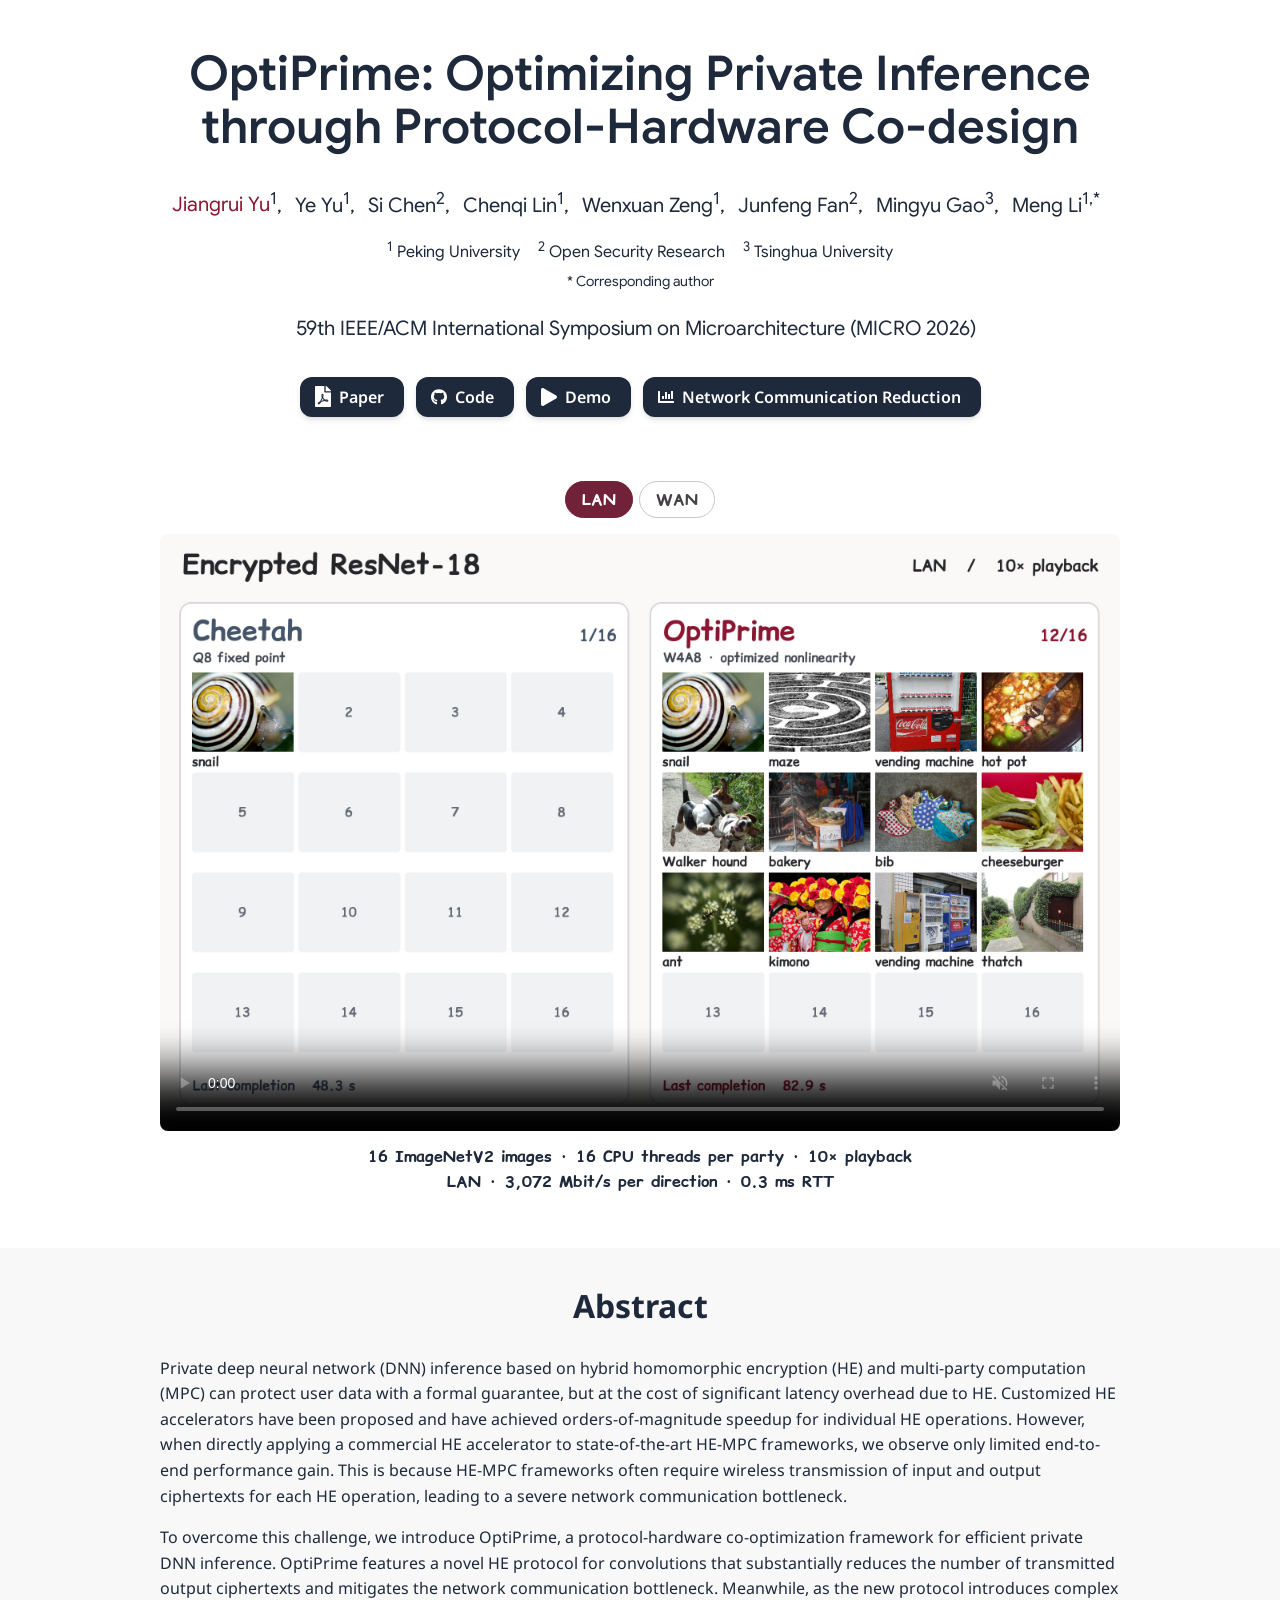
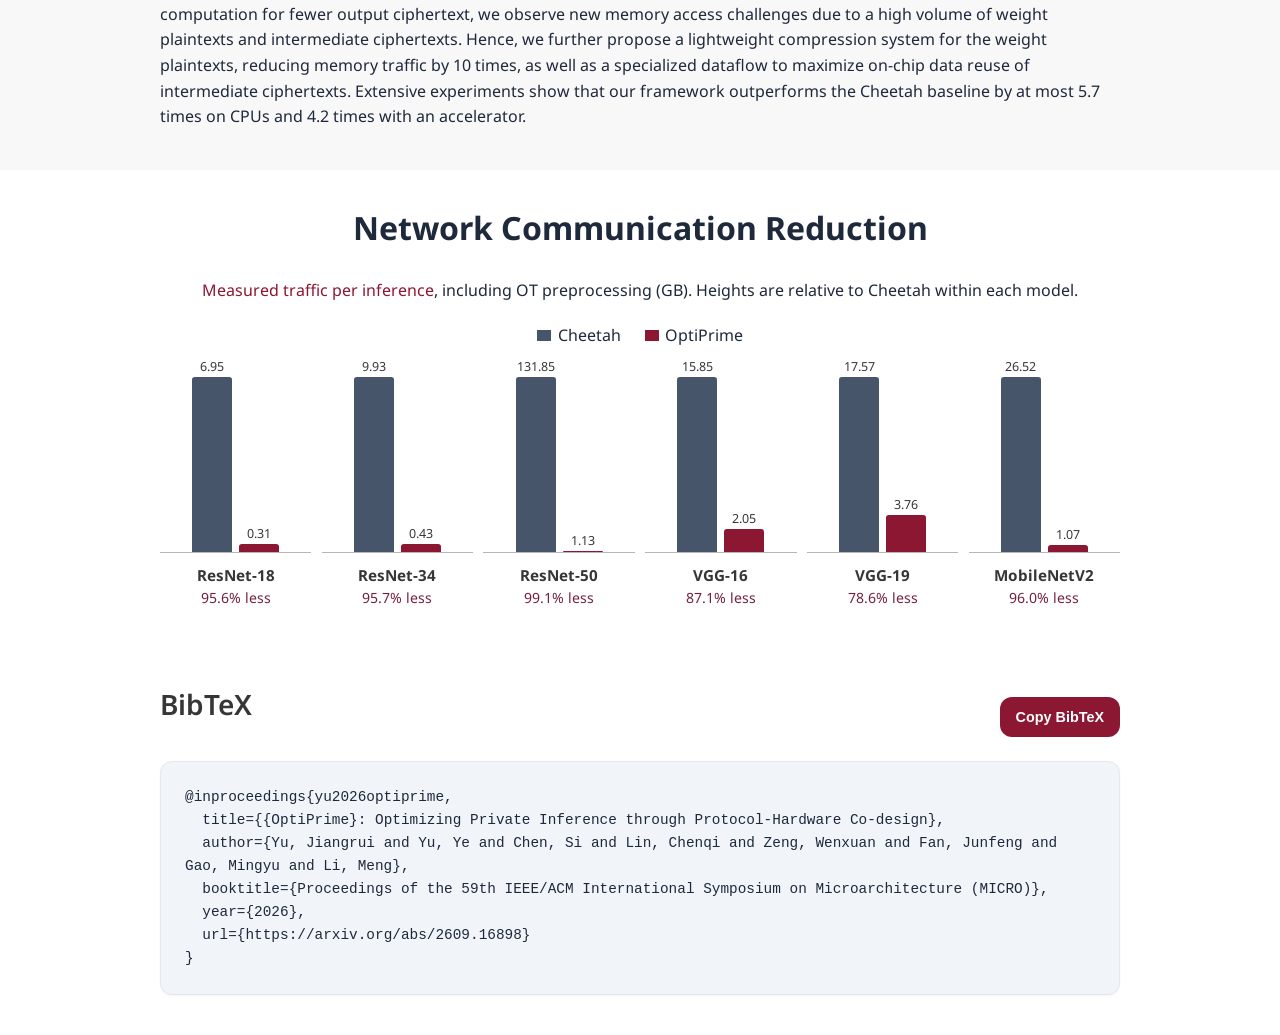
==== docs/index.html @ 17f0f0b8 "Publish sharper 10x inference replays and link the upstream implementation" ====
<!doctype html>
<html lang="en">
<head>
  <meta charset="utf-8">
  <meta name="viewport" content="width=device-width, initial-scale=1">
  <meta name="theme-color" content="#8c1732">
  <meta name="description" content="OptiPrime, MICRO 2026. Private convolution, measured two-party inference, and the SEC-PPDL implementation.">
  <title>OptiPrime · MICRO 2026</title>
  <link rel="license" href="https://creativecommons.org/licenses/by-sa/4.0/">
  <link rel="author" href="https://github.com/JerryFishY/OptiPrime/blob/main/docs/credits.md">
  <link rel="canonical" href="https://jerryfishy.github.io/OptiPrime/">
  <link rel="stylesheet" href="static/css/bulma.min.css">
  <link rel="stylesheet" href="static/css/index.css">
  <link rel="stylesheet" href="style.css">
  <script src="page.js" defer></script>
</head>
<body>
<main id="main-content">
  <header class="paper-section paper-header"><div class="paper-width has-text-centered">
<h1 class="title is-1 publication-title">OptiPrime: Optimizing Private Inference through Protocol-Hardware Co-design</h1>
            <div class="is-size-5 publication-authors">
              <span class="author-block"><a href="https://jerryfishy.github.io/">Jiangrui Yu</a><sup>1</sup>,</span>
              <span class="author-block">Ye Yu<sup>1</sup>,</span>
              <span class="author-block">Si Chen<sup>2</sup>,</span>
              <span class="author-block">Chenqi Lin<sup>1</sup>,</span>
              <span class="author-block">Wenxuan Zeng<sup>1</sup>,</span>
              <span class="author-block">Junfeng Fan<sup>2</sup>,</span>
              <span class="author-block">Mingyu Gao<sup>3</sup>,</span>
              <span class="author-block">Meng Li<sup>1,*</sup></span>
            </div>
            <div class="affiliations">
              <span><sup>1</sup> Peking University</span>
              <span><sup>2</sup> Open Security Research</span>
              <span><sup>3</sup> Tsinghua University</span>
              <small>* Corresponding author</small>
            </div>
            <div class="is-size-5 publication-authors">
              <span class="author-block">59th IEEE/ACM International Symposium on Microarchitecture (MICRO 2026)</span>
            </div>
            <div class="publication-links">
                <span class="link-block">
                  <a class="external-link button is-normal is-rounded is-dark" href="https://arxiv.org/pdf/2609.16898">
                    <span class="icon"><img src="static/icons/file-pdf.svg" width="16" height="16" alt=""></span>
                    <span>Paper</span>
                  </a>
                </span>
                <span class="link-block">
                  <a class="external-link button is-normal is-rounded is-dark" href="https://github.com/Tianshi-Xu/SEC-PPDL">
                    <span class="icon"><img src="static/icons/github.svg" width="16" height="16" alt=""></span>
                    <span>Code</span>
                  </a>
                </span>
                <span class="link-block">
                  <a class="external-link button is-normal is-rounded is-dark" href="#demo">
                    <span class="icon"><img src="static/icons/play.svg" width="16" height="16" alt=""></span>
                    <span>Demo</span>
                  </a>
                </span>
                <span class="link-block">
                  <a class="external-link button is-normal is-rounded is-dark" href="#communication">
                    <span class="icon"><img src="static/icons/chart-bar.svg" width="16" height="16" alt=""></span>
                    <span>Network Communication Reduction</span>
                  </a>
                </span>
              </div>
  </div></header>
  <section class="paper-section" id="demo" aria-label="Encrypted ResNet-18 inference replays">
    <div class="paper-width">
      <div class="replay-switch" role="group" aria-label="Network profile">
        <button type="button" data-network="lan" aria-pressed="true">LAN</button>
        <button type="button" data-network="wan" aria-pressed="false">WAN</button>
      </div>
      <video id="replay" controls playsinline muted preload="metadata" poster="media/lan-poster.jpg" aria-describedby="replay-caption">
        <source src="media/lan-rn18.mp4" type="video/mp4">
      </video>
      <p class="measurement-caption" id="replay-caption">16 ImageNetV2 images · 16 CPU threads per party · 10× playback<br>
        <span id="network-setting">LAN · 3,072 Mbit/s per direction · 0.3 ms RTT</span></p>
      <noscript><a href="media/wan-rn18.mp4">Watch the WAN replay</a></noscript>
    </div>
  </section>
  <section class="paper-section" id="abstract" aria-labelledby="overview"><div class="paper-width">
<h2 class="title is-3 has-text-centered" id="overview">Abstract</h2>
          <div class="content">
            <p>Private deep neural network (DNN) inference based on hybrid homomorphic encryption (HE) and multi-party computation (MPC) can protect user data with a formal guarantee, but at the cost of significant latency overhead due to HE. Customized HE accelerators have been proposed and have achieved orders-of-magnitude speedup for individual HE operations. However, when directly applying a commercial HE accelerator to state-of-the-art HE-MPC frameworks, we observe only limited end-to-end performance gain. This is because HE-MPC frameworks often require wireless transmission of input and output ciphertexts for each HE operation, leading to a severe network communication bottleneck.</p>
            <p>To overcome this challenge, we introduce OptiPrime, a protocol-hardware co-optimization framework for efficient private DNN inference. OptiPrime features a novel HE protocol for convolutions that substantially reduces the number of transmitted output ciphertexts and mitigates the network communication bottleneck. Meanwhile, as the new protocol introduces complex computation for fewer output ciphertext, we observe new memory access challenges due to a high volume of weight plaintexts and intermediate ciphertexts. Hence, we further propose a lightweight compression system for the weight plaintexts, reducing memory traffic by 10 times, as well as a specialized dataflow to maximize on-chip data reuse of intermediate ciphertexts. Extensive experiments show that our framework outperforms the Cheetah baseline by at most 5.7 times on CPUs and 4.2 times with an accelerator.</p>
          </div>
  </div></section>
  <section class="paper-section" id="communication" aria-labelledby="results"><div class="paper-width">
    <h2 id="results" class="title is-3 has-text-centered">Network Communication Reduction</h2>
    <figure aria-describedby="traffic-caption">
      <figcaption id="traffic-caption"><a href="https://github.com/JerryFishY/OptiPrime/blob/main/results/communication.md">Measured traffic per inference</a>, including OT preprocessing (GB). Heights are relative to Cheetah within each model.</figcaption>
      <div class="chart-legend"><span class="baseline">Cheetah</span><span class="optiprime">OptiPrime</span></div>
      <ul class="traffic-chart">
<li><div class="bar-pair">
<div class="bar-slot" style="--height:100.000000%"><span class="bar-value"><span class="sr-only">Cheetah </span>6.95</span><span class="bar baseline"></span></div>
<div class="bar-slot" style="--height:4.432216%"><span class="bar-value"><span class="sr-only">OptiPrime </span>0.31</span><span class="bar optiprime"></span></div>
</div><strong>ResNet-18</strong><span class="reduction">95.6% less</span></li>
<li><div class="bar-pair">
<div class="bar-slot" style="--height:100.000000%"><span class="bar-value"><span class="sr-only">Cheetah </span>9.93</span><span class="bar baseline"></span></div>
<div class="bar-slot" style="--height:4.336272%"><span class="bar-value"><span class="sr-only">OptiPrime </span>0.43</span><span class="bar optiprime"></span></div>
</div><strong>ResNet-34</strong><span class="reduction">95.7% less</span></li>
<li><div class="bar-pair">
<div class="bar-slot" style="--height:100.000000%"><span class="bar-value"><span class="sr-only">Cheetah </span>131.85</span><span class="bar baseline"></span></div>
<div class="bar-slot" style="--height:0.859813%"><span class="bar-value"><span class="sr-only">OptiPrime </span>1.13</span><span class="bar optiprime"></span></div>
</div><strong>ResNet-50</strong><span class="reduction">99.1% less</span></li>
<li><div class="bar-pair">
<div class="bar-slot" style="--height:100.000000%"><span class="bar-value"><span class="sr-only">Cheetah </span>15.85</span><span class="bar baseline"></span></div>
<div class="bar-slot" style="--height:12.936142%"><span class="bar-value"><span class="sr-only">OptiPrime </span>2.05</span><span class="bar optiprime"></span></div>
</div><strong>VGG-16</strong><span class="reduction">87.1% less</span></li>
<li><div class="bar-pair">
<div class="bar-slot" style="--height:100.000000%"><span class="bar-value"><span class="sr-only">Cheetah </span>17.57</span><span class="bar baseline"></span></div>
<div class="bar-slot" style="--height:21.396738%"><span class="bar-value"><span class="sr-only">OptiPrime </span>3.76</span><span class="bar optiprime"></span></div>
</div><strong>VGG-19</strong><span class="reduction">78.6% less</span></li>
<li><div class="bar-pair">
<div class="bar-slot" style="--height:100.000000%"><span class="bar-value"><span class="sr-only">Cheetah </span>26.52</span><span class="bar baseline"></span></div>
<div class="bar-slot" style="--height:4.017347%"><span class="bar-value"><span class="sr-only">OptiPrime </span>1.07</span><span class="bar optiprime"></span></div>
</div><strong>MobileNetV2</strong><span class="reduction">96.0% less</span></li>
      </ul>
    </figure>
  </div></section>
  <section class="paper-section" id="citation"><div class="paper-width content">
<div class="bibtex-header">
        <h2 class="title" id="BibTeX">BibTeX</h2>
        <button type="button" class="copy-bibtex-btn" id="copy-bibtex" aria-live="polite">Copy BibTeX</button>
      </div>
      <pre id="bibtex-code"><code>@inproceedings{yu2026optiprime,
  title={{OptiPrime}: Optimizing Private Inference through Protocol-Hardware Co-design},
  author={Yu, Jiangrui and Yu, Ye and Chen, Si and Lin, Chenqi and Zeng, Wenxuan and Fan, Junfeng and Gao, Mingyu and Li, Meng},
  booktitle={Proceedings of the 59th IEEE/ACM International Symposium on Microarchitecture (MICRO)},
  year={2026},
  url={https://arxiv.org/abs/2609.16898}
}</code></pre>
  </div></section>
</main>
</body>
</html>
---- docs/static/css/index.css ----
/* Modern CSS Variables for consistent theming */
:root {
  --primary-color: #2563eb;
  --primary-hover: #1d4ed8;
  --secondary-color: #64748b;
  --accent-color: #0ea5e9;
  --text-primary: #1e293b;
  --text-secondary: #64748b;
  --text-light: #94a3b8;
  --background-primary: #ffffff;
  --background-secondary: #f8fafc;
  --background-accent: #f1f5f9;
  --border-color: #e2e8f0;
  --shadow-sm: 0 1px 2px 0 rgb(0 0 0 / 0.05);
  --shadow-md: 0 4px 6px -1px rgb(0 0 0 / 0.1), 0 2px 4px -2px rgb(0 0 0 / 0.1);
  --shadow-lg: 0 10px 15px -3px rgb(0 0 0 / 0.1), 0 4px 6px -4px rgb(0 0 0 / 0.1);
  --shadow-xl: 0 20px 25px -5px rgb(0 0 0 / 0.1), 0 8px 10px -6px rgb(0 0 0 / 0.1);
  --gradient-primary: linear-gradient(135deg, #667eea 0%, #764ba2 100%);
  --gradient-accent: linear-gradient(135deg, #f093fb 0%, #f5576c 100%);
  --gradient-subtle: linear-gradient(135deg, #ffecd2 0%, #fcb69f 100%);
  --border-radius: 12px;
  --border-radius-lg: 16px;
  --transition: all 0.3s cubic-bezier(0.4, 0, 0.2, 1);
}

/* Smooth scrolling for better UX */
html {
  scroll-behavior: smooth;
}

body {
  font-family: 'Inter', 'Segoe UI', -apple-system, BlinkMacSystemFont, sans-serif;
  color: var(--text-primary);
  line-height: 1.6;
  font-size: 16px;
  background-color: var(--background-primary);
  -webkit-font-smoothing: antialiased;
  -moz-osx-font-smoothing: grayscale;
}


/* Modern Button Styles */
.button {
  border-radius: var(--border-radius) !important;
  font-weight: 600 !important;
  transition: var(--transition) !important;
  border: 2px solid transparent !important;
  position: relative;
  overflow: hidden;
}

.button.is-dark {
  background: var(--text-primary) !important;
  border: none !important;
  color: white !important;
  box-shadow: var(--shadow-md);
}

.button.is-dark:hover {
  transform: translateY(-2px);
  box-shadow: var(--shadow-lg);
  background: var(--primary-color) !important;
}

.button.is-dark:active {
  transform: translateY(0);
  box-shadow: var(--shadow-md);
}

.footer .icon-link {
    font-size: 25px;
    color: var(--text-secondary);
    transition: var(--transition);
}

.footer .icon-link:hover {
    color: var(--primary-color);
    transform: translateY(-2px);
}

.link-block a {
    margin: 8px 4px;
}

.dnerf {
  font-variant: small-caps;
}


/* Hero Section Modernization */
.hero {
  position: relative;
  overflow: hidden;
}

.hero.is-light {
  background: var(--background-secondary);
  border-top: 1px solid var(--border-color);
  border-bottom: 1px solid var(--border-color);
}

.hero-body {
  padding: 4rem 1.5rem;
}

.teaser .hero-body {
  padding-top: 2rem;
  padding-bottom: 4rem;
}

.teaser {
  font-family: 'Inter', sans-serif;
}


/* Publication Content Styling */
.publication-title {
    font-family: 'Inter', sans-serif !important;
    font-weight: 800 !important;
    color: var(--text-primary) !important;
    margin-bottom: 2rem !important;
    line-height: 1.1 !important;
}

.publication-banner {
  max-height: 70vh;
  border-radius: var(--border-radius-lg);
  overflow: hidden;
  box-shadow: var(--shadow-xl);
  margin: 2rem 0;
}

.publication-banner video {
  position: relative;
  left: auto;
  top: auto;
  transform: none;
  object-fit: cover;
  width: 100%;
  height: 100%;
  border-radius: var(--border-radius-lg);
}

.publication-header .hero-body {
  padding: 6rem 1.5rem 4rem;
}

.publication-authors {
    font-family: 'Inter', sans-serif !important;
    font-weight: 500;
    margin-bottom: 1.5rem;
}

.publication-venue {
    color: var(--text-secondary);
    width: fit-content;
    font-weight: 600;
    background: var(--background-accent);
    padding: 0.5rem 1rem;
    border-radius: var(--border-radius);
    margin-top: 1rem;
    display: inline-block;
}

.publication-awards {
    color: #ef4444;
    width: fit-content;
    font-weight: 700;
    background: linear-gradient(135deg, #fef2f2, #fee2e2);
    padding: 0.5rem 1rem;
    border-radius: var(--border-radius);
    border-left: 4px solid #ef4444;
    margin-top: 1rem;
}

.publication-authors a {
   color: var(--primary-color) !important;
   text-decoration: none;
   font-weight: 600;
   transition: var(--transition);
   position: relative;
}

.publication-authors a::after {
    content: '';
    position: absolute;
    width: 0;
    height: 2px;
    bottom: -2px;
    left: 0;
    background: var(--gradient-accent);
    transition: var(--transition);
}

.publication-authors a:hover::after {
    width: 100%;
}

.publication-authors a:hover {
    color: var(--primary-hover) !important;
}

.author-block {
  display: inline-block;
  margin-right: 0.5rem;
}

.publication-banner img {
  border-radius: var(--border-radius-lg);
  box-shadow: var(--shadow-lg);
  transition: var(--transition);
}

.publication-banner img:hover {
  transform: scale(1.02);
  box-shadow: var(--shadow-xl);
}

/* Modern Video and Carousel Styling */
.publication-video {
    position: relative;
    width: 100%;
    height: 0;
    padding-bottom: 56.25%;
    overflow: hidden;
    border-radius: var(--border-radius-lg) !important;
    box-shadow: var(--shadow-xl);
    transition: var(--transition);
}

.publication-video:hover {
    transform: translateY(-4px);
    box-shadow: var(--shadow-xl);
}

.publication-video iframe {
    position: absolute;
    top: 0;
    left: 0;
    width: 100%;
    height: 100%;
    border-radius: var(--border-radius-lg);
}

.publication-body img {
  border-radius: var(--border-radius);
  box-shadow: var(--shadow-md);
  transition: var(--transition);
}

.publication-body img:hover {
  transform: translateY(-2px);
  box-shadow: var(--shadow-lg);
}

.results-carousel {
  overflow: hidden;
  padding: 1rem 0;
}

.results-carousel .item {
  margin: 1rem;
  overflow: hidden;
  padding: 1.5rem;
  font-size: 0;
  background: var(--background-primary);
  border-radius: var(--border-radius-lg);
  box-shadow: var(--shadow-md);
  transition: var(--transition);
  border: 1px solid var(--border-color);
}

.results-carousel .item:hover {
  transform: translateY(-4px);
  box-shadow: var(--shadow-lg);
}

.results-carousel .item img,
.results-carousel video {
  margin: 0;
  border-radius: var(--border-radius);
  width: 100%;
  height: auto;
}

.results-carousel .subtitle {
  font-size: 1rem !important;
  color: var(--text-secondary);
  margin-top: 1rem;
  font-weight: 500;
}

/* Pagination and Misc Improvements */
.slider-pagination .slider-page {
  background: var(--primary-color);
  border-radius: 50%;
  transition: var(--transition);
}

.slider-pagination .slider-page.is-active {
  background: var(--primary-hover);
  transform: scale(1.2);
}

.eql-cntrb {
  font-size: 0.875rem;
  color: var(--text-light);
  font-style: italic;
}

/* Section Titles */
.title.is-3 {
  font-family: 'Inter', sans-serif !important;
  font-weight: 700 !important;
  color: var(--text-primary);
  margin-bottom: 2rem !important;
  position: relative;
  padding-bottom: 1rem;
}

.title.is-3::after {
  content: '';
  position: absolute;
  bottom: 0;
  left: 50%;
  transform: translateX(-50%);
  width: 60px;
  height: 3px;
  background: var(--gradient-accent);
  border-radius: 2px;
}

/* Content Improvements */
.content.has-text-justified {
  font-size: 1.1rem;
  line-height: 1.8;
  color: var(--text-secondary);
}

.content.has-text-justified p {
  margin-bottom: 1.5rem;
}

/* Footer Improvements */
.footer {
  background: var(--background-secondary);
  border-top: 1px solid var(--border-color);
  padding: 3rem 1.5rem;
}

.footer .content {
  color: var(--text-secondary);
  line-height: 1.7;
}

.footer a {
  color: var(--primary-color);
  text-decoration: none;
  transition: var(--transition);
}

.footer a:hover {
  color: var(--primary-hover);
  text-decoration: underline;
}

/* BibTeX Styling */
pre {
  background: var(--background-accent) !important;
  border: 1px solid var(--border-color) !important;
  border-radius: var(--border-radius) !important;
  padding: 1.5rem !important;
  font-size: 0.9rem !important;
  overflow-x: auto;
  box-shadow: var(--shadow-sm);
}

code {
  background: var(--background-accent) !important;
  color: var(--text-primary) !important;
  font-family: 'SF Mono', 'Monaco', 'Cascadia Code', 'Roboto Mono', monospace !important;
}

/* BibTeX Section Improvements */
.bibtex-header {
  display: flex;
  justify-content: space-between;
  align-items: center;
  margin-bottom: 1rem;
}

.copy-bibtex-btn {
  background: var(--primary-color);
  color: white;
  border: none;
  border-radius: var(--border-radius);
  padding: 0.75rem 1rem;
  font-size: 0.9rem;
  font-weight: 600;
  cursor: pointer;
  transition: var(--transition);
  display: inline-flex;
  align-items: center;
  gap: 0.5rem;
}

.copy-bibtex-btn:hover {
  background: var(--primary-hover);
  transform: translateY(-2px);
  box-shadow: var(--shadow-md);
}

.copy-bibtex-btn.copied {
  background: #10b981;
}

.copy-bibtex-btn.copied .copy-text::after {
  content: "ied!";
}

/* Scroll to Top Button */
.scroll-to-top {
  position: fixed;
  bottom: 2rem;
  right: 2rem;
  width: 50px;
  height: 50px;
  background: var(--primary-color);
  color: white;
  border: none;
  border-radius: 50%;
  cursor: pointer;
  opacity: 0;
  visibility: hidden;
  transition: var(--transition);
  z-index: 999;
  display: flex;
  align-items: center;
  justify-content: center;
  font-size: 1.2rem;
  box-shadow: var(--shadow-lg);
}

.scroll-to-top:hover {
  background: var(--primary-hover);
  transform: translateY(-3px);
  box-shadow: var(--shadow-xl);
}

.scroll-to-top.visible {
  opacity: 1;
  visibility: visible;
}


/* More Works Dropdown */
.more-works-container {
  position: fixed;
  top: 2rem;
  right: 2rem;
  z-index: 1000;
}

.more-works-btn {
  background: var(--background-primary);
  color: var(--text-primary);
  border: 2px solid var(--border-color);
  border-radius: var(--border-radius-lg);
  padding: 0.75rem 1.25rem;
  font-weight: 600;
  font-size: 0.9rem;
  box-shadow: var(--shadow-md);
  transition: var(--transition);
  cursor: pointer;
  text-decoration: none;
  display: inline-flex;
  align-items: center;
  gap: 0.5rem;
  font-family: 'Inter', sans-serif;
}

.more-works-btn:hover {
  transform: translateY(-2px);
  box-shadow: var(--shadow-lg);
  background: var(--background-secondary);
  border-color: var(--primary-color);
}

.more-works-btn .dropdown-arrow {
  transition: var(--transition);
  font-size: 0.8rem;
}

.more-works-btn.active .dropdown-arrow {
  transform: rotate(180deg);
}

.more-works-dropdown {
  position: absolute;
  top: calc(100% + 0.5rem);
  right: 0;
  width: 400px;
  max-width: 90vw;
  background: var(--background-primary);
  border: 1px solid var(--border-color);
  border-radius: var(--border-radius-lg);
  box-shadow: var(--shadow-xl);
  opacity: 0;
  visibility: hidden;
  transform: translateY(-10px);
  transition: var(--transition);
  max-height: 70vh;
  overflow-y: auto;
}

.more-works-dropdown.show {
  opacity: 1;
  visibility: visible;
  transform: translateY(0);
}

.dropdown-header {
  display: flex;
  justify-content: space-between;
  align-items: center;
  padding: 1.5rem 1.5rem 1rem;
  border-bottom: 1px solid var(--border-color);
}

.dropdown-header h4 {
  margin: 0;
  font-size: 1.1rem;
  font-weight: 700;
  color: var(--text-primary);
}

.close-btn {
  background: none;
  border: none;
  color: var(--text-secondary);
  cursor: pointer;
  padding: 0.5rem;
  border-radius: var(--border-radius);
  transition: var(--transition);
}

.close-btn:hover {
  background: var(--background-accent);
  color: var(--text-primary);
}

.works-list {
  padding: 1rem;
}

.work-item {
  display: flex;
  align-items: flex-start;
  justify-content: space-between;
  padding: 1rem;
  border-radius: var(--border-radius);
  text-decoration: none;
  color: inherit;
  transition: var(--transition);
  margin-bottom: 0.5rem;
}

.work-item:hover {
  background: var(--background-accent);
  transform: translateX(4px);
}

.work-info h5 {
  margin: 0 0 0.5rem 0;
  font-size: 1rem;
  font-weight: 500;
  color: var(--text-primary);
}

.work-info p {
  margin: 0 0 0.5rem 0;
  font-size: 0.9rem;
  color: var(--text-secondary);
  line-height: 1.4;
}

.work-venue {
  font-size: 0.8rem;
  color: var(--text-light);
  font-style: italic;
}

.work-item .fas {
  color: var(--text-light);
  font-size: 0.9rem;
  margin-top: 0.2rem;
  flex-shrink: 0;
}


/* Mobile Responsive Improvements */
@media screen and (max-width: 768px) {
  .hero-body {
    padding: 2rem 1rem;
  }

  .publication-header .hero-body {
    padding: 3rem 1rem 2rem;
  }

  .publication-title {
    font-size: 2.5rem !important;
    line-height: 1.2 !important;
    margin-bottom: 1.5rem !important;
  }

  .publication-authors {
    font-size: 1rem !important;
  }

  .button {
    margin: 0.25rem !important;
    font-size: 0.875rem !important;
    padding: 0.75rem 1rem !important;
  }

  .more-works-container {
    bottom: 2rem;
    right: 1rem;
    top: auto;
  }

  .more-works-btn {
    padding: 0.6rem 1rem;
    font-size: 0.8rem;
  }

  .more-works-dropdown {
    width: calc(100vw - 2rem);
    right: -1rem;
    bottom: calc(100% + 0.5rem);
    top: auto;
  }

  .results-carousel .item {
    margin: 0.5rem;
    padding: 1rem;
  }

  .teaser .hero-body {
    padding: 1rem;
  }

  .content.has-text-justified {
    font-size: 1rem;
  }
}

@media screen and (max-width: 480px) {
  .publication-title {
    font-size: 2rem !important;
  }

  .hero-body {
    padding: 1.5rem 0.75rem;
  }

  .more-works-container {
    position: fixed;
    bottom: 2rem;
    right: 1rem;
    z-index: 1000;
  }

  .more-works-btn {
    padding: 0.5rem 0.75rem;
    font-size: 0.75rem;
  }

  .more-works-dropdown {
    position: absolute;
    bottom: calc(100% + 0.5rem);
    right: 0;
    width: calc(100vw - 2rem);
    max-width: 90vw;
  }

  .link-block {
    display: block;
    margin-bottom: 0.5rem;
  }

  .button {
    width: 100%;
    justify-content: center;
  }
}

/* Tablet Responsive */
@media screen and (min-width: 769px) and (max-width: 1024px) {
  .hero-body {
    padding: 3rem 2rem;
  }

  .publication-header .hero-body {
    padding: 4rem 2rem 3rem;
  }
}

/* Animation for page load */
@keyframes fadeInUp {
  from {
    opacity: 0;
    transform: translateY(30px);
  }
  to {
    opacity: 1;
    transform: translateY(0);
  }
}

.hero, .section {
  animation: fadeInUp 0.6s ease-out;
}

/* Improved focus states for accessibility */
.button:focus,
.related-works-btn:focus,
a:focus {
  outline: 2px solid var(--primary-color);
  outline-offset: 2px;
}


/* Print styles */
@media print {
  .more-works-container {
    display: none;
  }

  .hero, .section {
    animation: none;
  }

  .button {
    background: transparent !important;
    color: var(--text-primary) !important;
    box-shadow: none !important;
  }
}
---- docs/style.css ----
@font-face {
  font-family: "Google Sans";
  font-style: normal;
  font-weight: 400 700;
  font-display: swap;
  src: url("static/fonts/google-sans-latin.woff2") format("woff2");
}
@font-face {
  font-family: "Noto Sans";
  font-style: normal;
  font-weight: 400 700;
  font-display: swap;
  src: url("static/fonts/noto-sans-latin.woff2") format("woff2");
}
body, .teaser { font-family: "Noto Sans", sans-serif; }
.publication-title, .publication-authors { font-family: "Google Sans", sans-serif !important; }
.publication-title { font-weight: 600 !important; }
.publication-authors, .publication-authors a { font-weight: 400; }
.title.is-3 { font-family: "Noto Sans", sans-serif !important; }
:root {
  --primary-color: #8c1732;
  --primary-hover: #701329;
}
a { color: var(--primary-color); }
.publication-links img { filter: invert(1); }

.paper-section { padding: 2.5rem clamp(1rem, 4vw, 2.5rem); }
.paper-width { max-width: 60rem; width: 100%; min-width: 0; margin-inline: auto; }
.paper-header { padding-top: 3rem; padding-bottom: 1rem; }
.paper-section .title.is-3 { padding-bottom: 0; }
.paper-section .title.is-3::after { display: none; }
.publication-authors, .publication-title { overflow-wrap: break-word; }
.affiliations { margin: -.6rem auto 1.25rem; font-family: "Google Sans", sans-serif; }
.affiliations span { display: inline-block; margin: 0 .45rem; }
.affiliations small { display: block; margin-top: .3rem; }
@font-face {
  font-family: "Comic Relief";
  font-weight: 700;
  font-display: swap;
  src: url("static/fonts/comic-relief-bold-latin.woff2") format("woff2");
}
#demo { font-family: "Comic Relief", sans-serif; font-weight: 700; }
.replay-switch { display: flex; justify-content: center; gap: .4rem; margin-bottom: 1rem; }
.replay-switch button { cursor: pointer; font: inherit; border-radius: 999px; border: 1px solid #c9c5c6; background: #fff; color: #464248; padding: .3rem 1rem; }
.replay-switch button[aria-pressed="true"] { color: white; background: #712138; border-color: #712138; }
#replay { display: block; width: 100%; aspect-ratio: 1200/746; background: #faf9f8; border-radius: .5rem; }
.measurement-caption, #traffic-caption { margin: .8rem 0; font-size: 1rem; text-align: center; }
#abstract { background: #f8f8f8; }
.chart-legend { display: flex; justify-content: center; gap: 1.5rem; margin: 1.2rem 0; }
.baseline { --bar-color: #46556a; }
.optiprime { --bar-color: #8c1732; }
.chart-legend span::before { content: ""; display: inline-block; width: .9em; height: .65em; margin-right: .4em; background: var(--bar-color); }
.traffic-chart { display: grid; grid-template-columns: repeat(6,minmax(0,1fr)); gap: .65rem; margin: 1.8rem 0 0; list-style: none; font-variant-numeric: tabular-nums; }
.traffic-chart li { text-align: center; min-width: 0; }
.bar-pair { display: flex; align-items: flex-end; justify-content: center; gap: .45rem; height: 11rem; border-bottom: 1px solid #b9b5b6; margin-bottom: .6rem; }
.bar-slot { flex: 0 1 2.5rem; height: var(--height); position: relative; }
.bar { display: block; width: 100%; height: 100%; background: var(--bar-color); border-radius: .18rem .18rem 0 0; transform-origin: center bottom; }
.bar-value { position: absolute; bottom: 100%; left: 50%; transform: translateX(-50%); font-size: .78rem; color: #38353a; }
.traffic-chart strong, .reduction { display: block; }
.traffic-chart strong { font-size: .95rem; }
.reduction { color: #76223b; font-size: .88rem; }
@media (max-width: 680px) {
  .traffic-chart { grid-template-columns: repeat(3,minmax(0,1fr)); row-gap: 1.8rem; }
  .bar-pair { height: 7rem; gap: .35rem; }
  .bar-slot { flex-basis: 2rem; }
}
.sr-only { position: absolute; width: 1px; height: 1px; padding: 0; overflow: hidden; clip-path: inset(50%); white-space: nowrap; }
@media (prefers-reduced-motion: no-preference) {
  .traffic-chart li.waiting .bar { transform: scaleY(0); }
  .traffic-chart .bar { transition: transform .75s ease-out; }
}
pre#bibtex-code { white-space: pre-wrap; overflow-wrap: anywhere; }
@media (max-width: 768px) {
  .paper-section { padding-block: 1.8rem; }
  h1.publication-title { font-size: 2.15rem !important; }
}

#replay.four-image-replay { aspect-ratio: 2.4; }
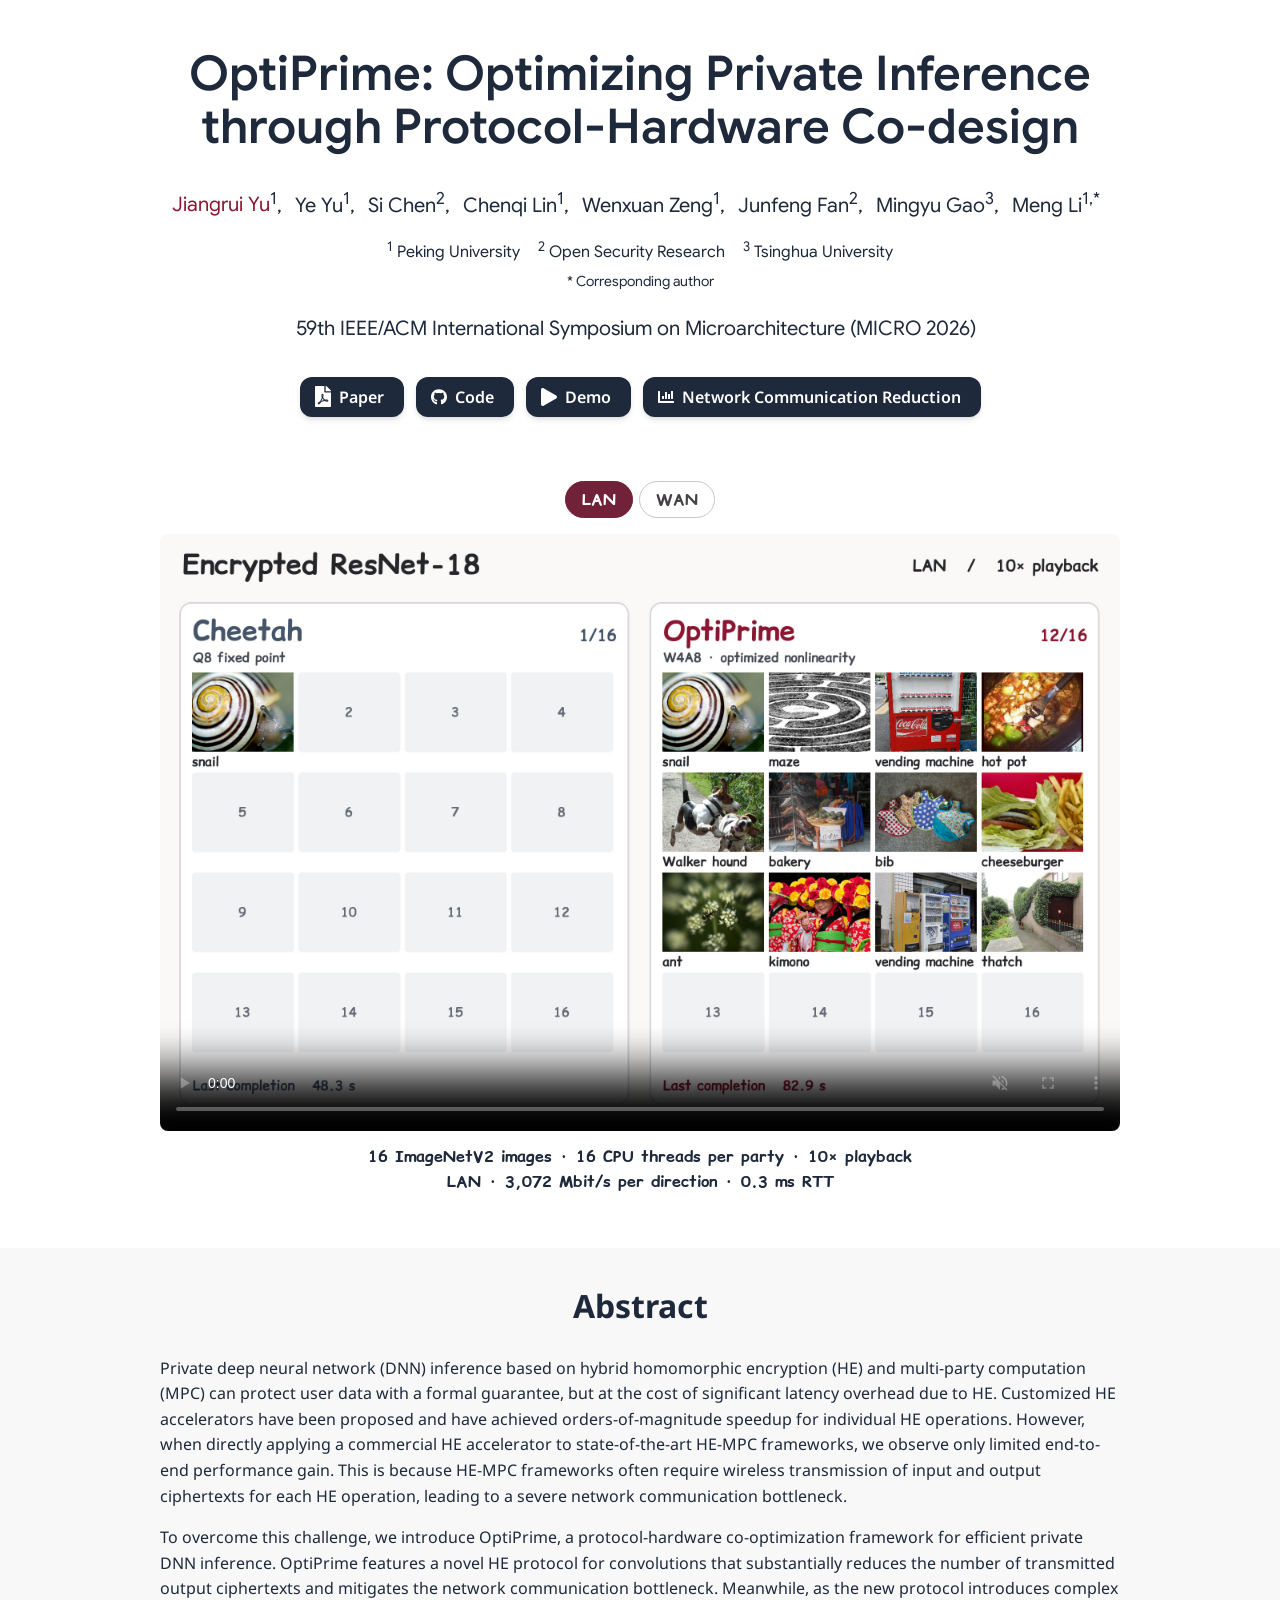
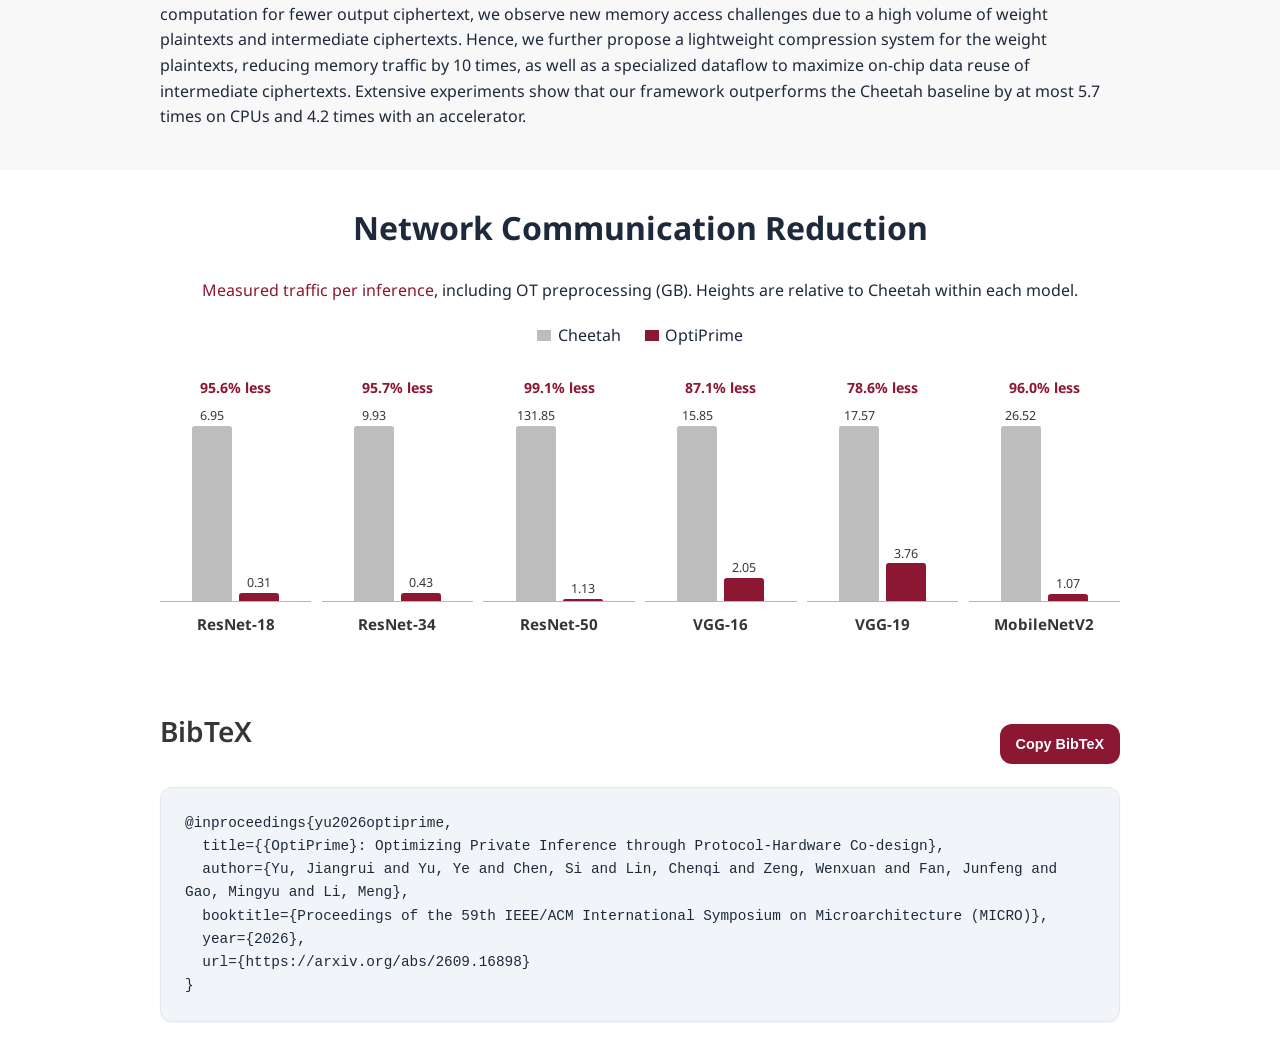
==== commit adb7af6b: "Highlight communication reductions above each model pair" ====
--- a/docs/index.html
+++ b/docs/index.html
@@ -91,30 +91,30 @@
       <figcaption id="traffic-caption"><a href="https://github.com/JerryFishY/OptiPrime/blob/main/results/communication.md">Measured traffic per inference</a>, including OT preprocessing (GB). Heights are relative to Cheetah within each model.</figcaption>
       <div class="chart-legend"><span class="baseline">Cheetah</span><span class="optiprime">OptiPrime</span></div>
       <ul class="traffic-chart">
-<li><div class="bar-pair">
+<li><span class="reduction">95.6% less</span><div class="bar-pair">
 <div class="bar-slot" style="--height:100.000000%"><span class="bar-value"><span class="sr-only">Cheetah </span>6.95</span><span class="bar baseline"></span></div>
 <div class="bar-slot" style="--height:4.432216%"><span class="bar-value"><span class="sr-only">OptiPrime </span>0.31</span><span class="bar optiprime"></span></div>
-</div><strong>ResNet-18</strong><span class="reduction">95.6% less</span></li>
-<li><div class="bar-pair">
+</div><strong>ResNet-18</strong></li>
+<li><span class="reduction">95.7% less</span><div class="bar-pair">
 <div class="bar-slot" style="--height:100.000000%"><span class="bar-value"><span class="sr-only">Cheetah </span>9.93</span><span class="bar baseline"></span></div>
 <div class="bar-slot" style="--height:4.336272%"><span class="bar-value"><span class="sr-only">OptiPrime </span>0.43</span><span class="bar optiprime"></span></div>
-</div><strong>ResNet-34</strong><span class="reduction">95.7% less</span></li>
-<li><div class="bar-pair">
+</div><strong>ResNet-34</strong></li>
+<li><span class="reduction">99.1% less</span><div class="bar-pair">
 <div class="bar-slot" style="--height:100.000000%"><span class="bar-value"><span class="sr-only">Cheetah </span>131.85</span><span class="bar baseline"></span></div>
 <div class="bar-slot" style="--height:0.859813%"><span class="bar-value"><span class="sr-only">OptiPrime </span>1.13</span><span class="bar optiprime"></span></div>
-</div><strong>ResNet-50</strong><span class="reduction">99.1% less</span></li>
-<li><div class="bar-pair">
+</div><strong>ResNet-50</strong></li>
+<li><span class="reduction">87.1% less</span><div class="bar-pair">
 <div class="bar-slot" style="--height:100.000000%"><span class="bar-value"><span class="sr-only">Cheetah </span>15.85</span><span class="bar baseline"></span></div>
 <div class="bar-slot" style="--height:12.936142%"><span class="bar-value"><span class="sr-only">OptiPrime </span>2.05</span><span class="bar optiprime"></span></div>
-</div><strong>VGG-16</strong><span class="reduction">87.1% less</span></li>
-<li><div class="bar-pair">
+</div><strong>VGG-16</strong></li>
+<li><span class="reduction">78.6% less</span><div class="bar-pair">
 <div class="bar-slot" style="--height:100.000000%"><span class="bar-value"><span class="sr-only">Cheetah </span>17.57</span><span class="bar baseline"></span></div>
 <div class="bar-slot" style="--height:21.396738%"><span class="bar-value"><span class="sr-only">OptiPrime </span>3.76</span><span class="bar optiprime"></span></div>
-</div><strong>VGG-19</strong><span class="reduction">78.6% less</span></li>
-<li><div class="bar-pair">
+</div><strong>VGG-19</strong></li>
+<li><span class="reduction">96.0% less</span><div class="bar-pair">
 <div class="bar-slot" style="--height:100.000000%"><span class="bar-value"><span class="sr-only">Cheetah </span>26.52</span><span class="bar baseline"></span></div>
 <div class="bar-slot" style="--height:4.017347%"><span class="bar-value"><span class="sr-only">OptiPrime </span>1.07</span><span class="bar optiprime"></span></div>
-</div><strong>MobileNetV2</strong><span class="reduction">96.0% less</span></li>
+</div><strong>MobileNetV2</strong></li>
       </ul>
     </figure>
   </div></section>
--- a/docs/style.css
+++ b/docs/style.css
@@ -47,8 +47,8 @@
 .measurement-caption, #traffic-caption { margin: .8rem 0; font-size: 1rem; text-align: center; }
 #abstract { background: #f8f8f8; }
 .chart-legend { display: flex; justify-content: center; gap: 1.5rem; margin: 1.2rem 0; }
-.baseline { --bar-color: #46556a; }
-.optiprime { --bar-color: #8c1732; }
+.baseline { --bar-color: #bdbdbd; }
+.optiprime { --bar-color: var(--primary-color); }
 .chart-legend span::before { content: ""; display: inline-block; width: .9em; height: .65em; margin-right: .4em; background: var(--bar-color); }
 .traffic-chart { display: grid; grid-template-columns: repeat(6,minmax(0,1fr)); gap: .65rem; margin: 1.8rem 0 0; list-style: none; font-variant-numeric: tabular-nums; }
 .traffic-chart li { text-align: center; min-width: 0; }
@@ -58,7 +58,7 @@
 .bar-value { position: absolute; bottom: 100%; left: 50%; transform: translateX(-50%); font-size: .78rem; color: #38353a; }
 .traffic-chart strong, .reduction { display: block; }
 .traffic-chart strong { font-size: .95rem; }
-.reduction { color: #76223b; font-size: .88rem; }
+.reduction { margin-bottom: 1.65rem; color: var(--primary-color); font-size: .88rem; font-weight: 700; }
 @media (max-width: 680px) {
   .traffic-chart { grid-template-columns: repeat(3,minmax(0,1fr)); row-gap: 1.8rem; }
   .bar-pair { height: 7rem; gap: .35rem; }
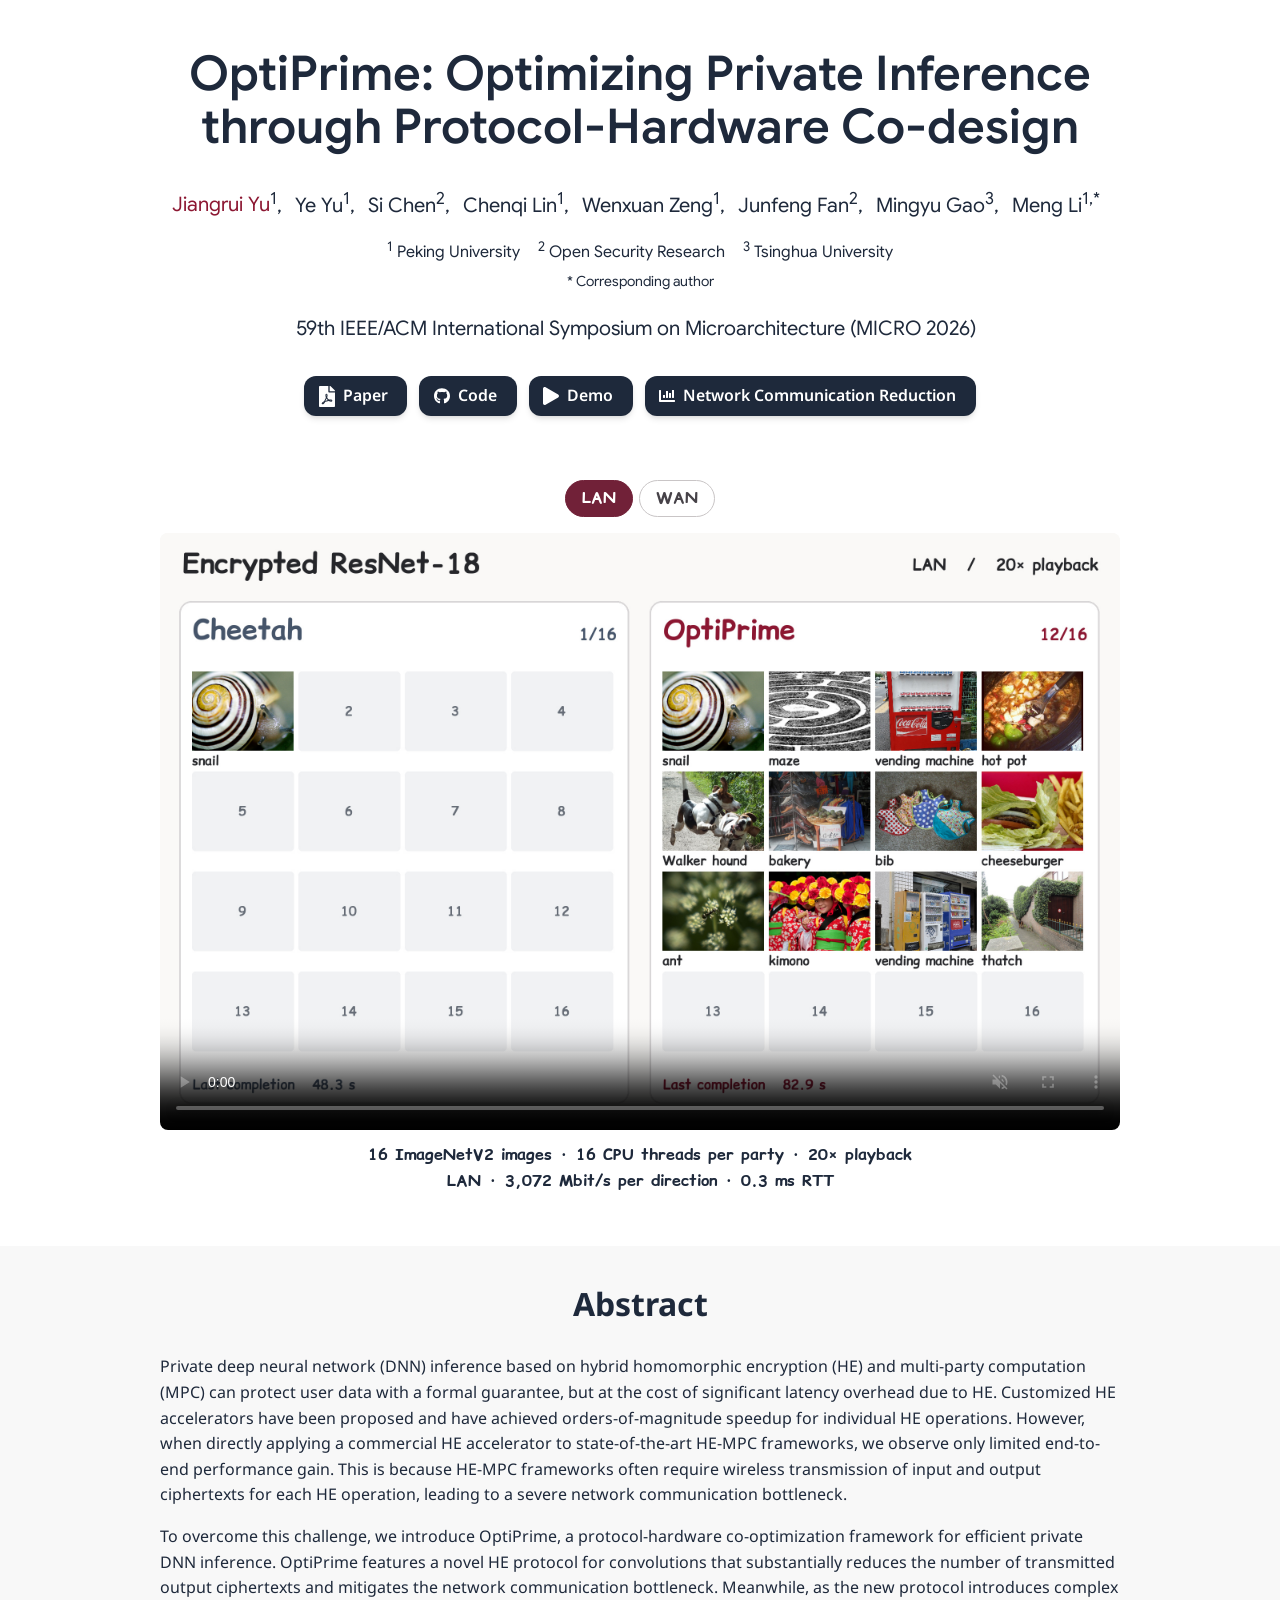
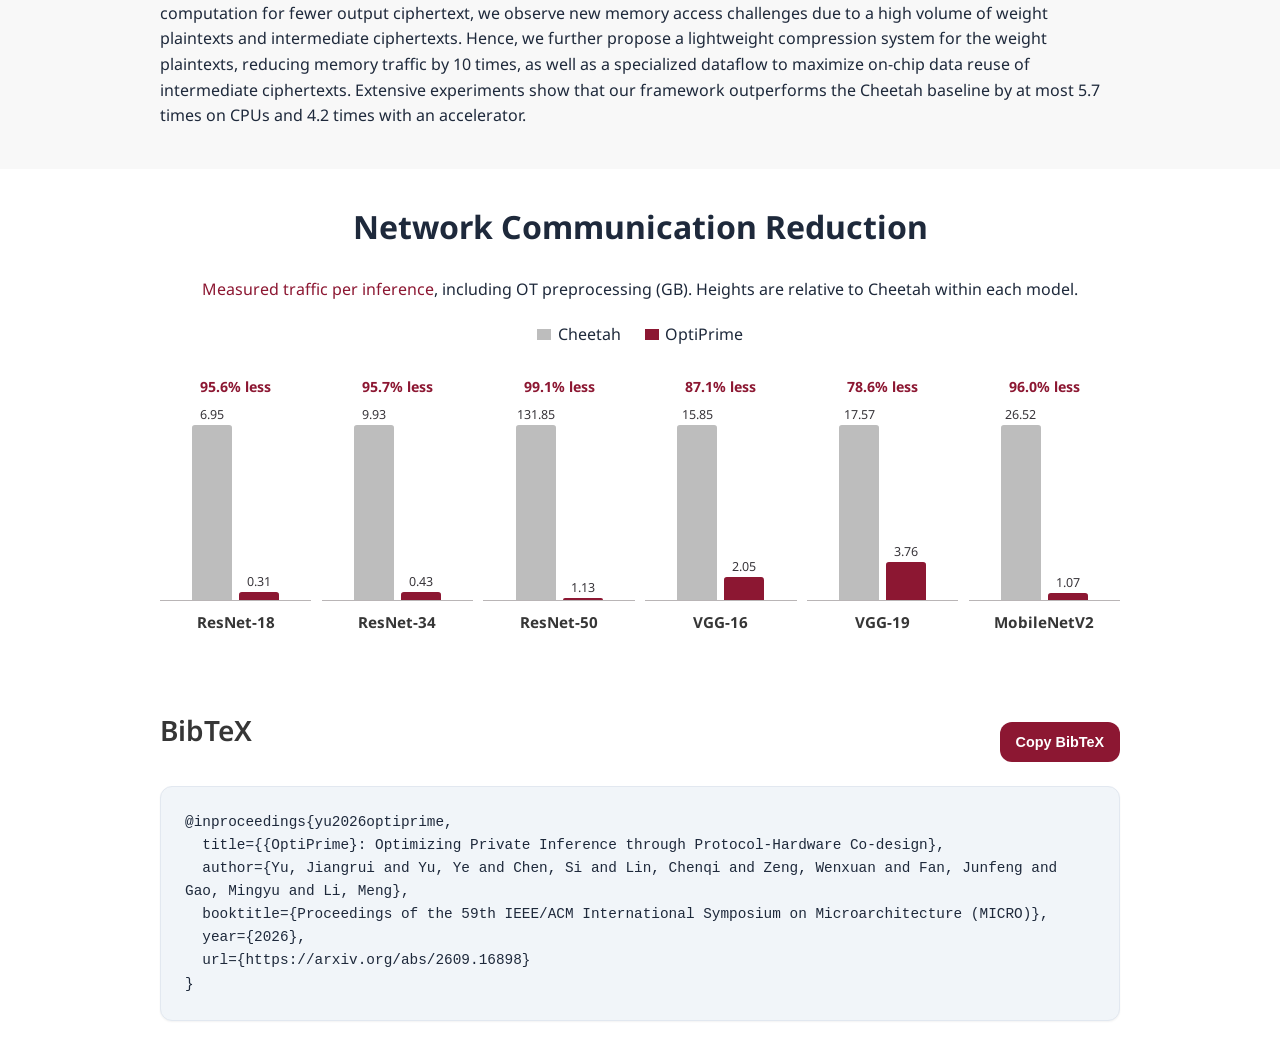
==== commit b17222d6: "Play measured inference replays at 20x and simplify the video labels" ====
--- a/docs/index.html
+++ b/docs/index.html
@@ -73,7 +73,7 @@
       <video id="replay" controls playsinline muted preload="metadata" poster="media/lan-poster.jpg" aria-describedby="replay-caption">
         <source src="media/lan-rn18.mp4" type="video/mp4">
       </video>
-      <p class="measurement-caption" id="replay-caption">16 ImageNetV2 images · 16 CPU threads per party · 10× playback<br>
+      <p class="measurement-caption" id="replay-caption">16 ImageNetV2 images · 16 CPU threads per party · 20× playback<br>
         <span id="network-setting">LAN · 3,072 Mbit/s per direction · 0.3 ms RTT</span></p>
       <noscript><a href="media/wan-rn18.mp4">Watch the WAN replay</a></noscript>
     </div>
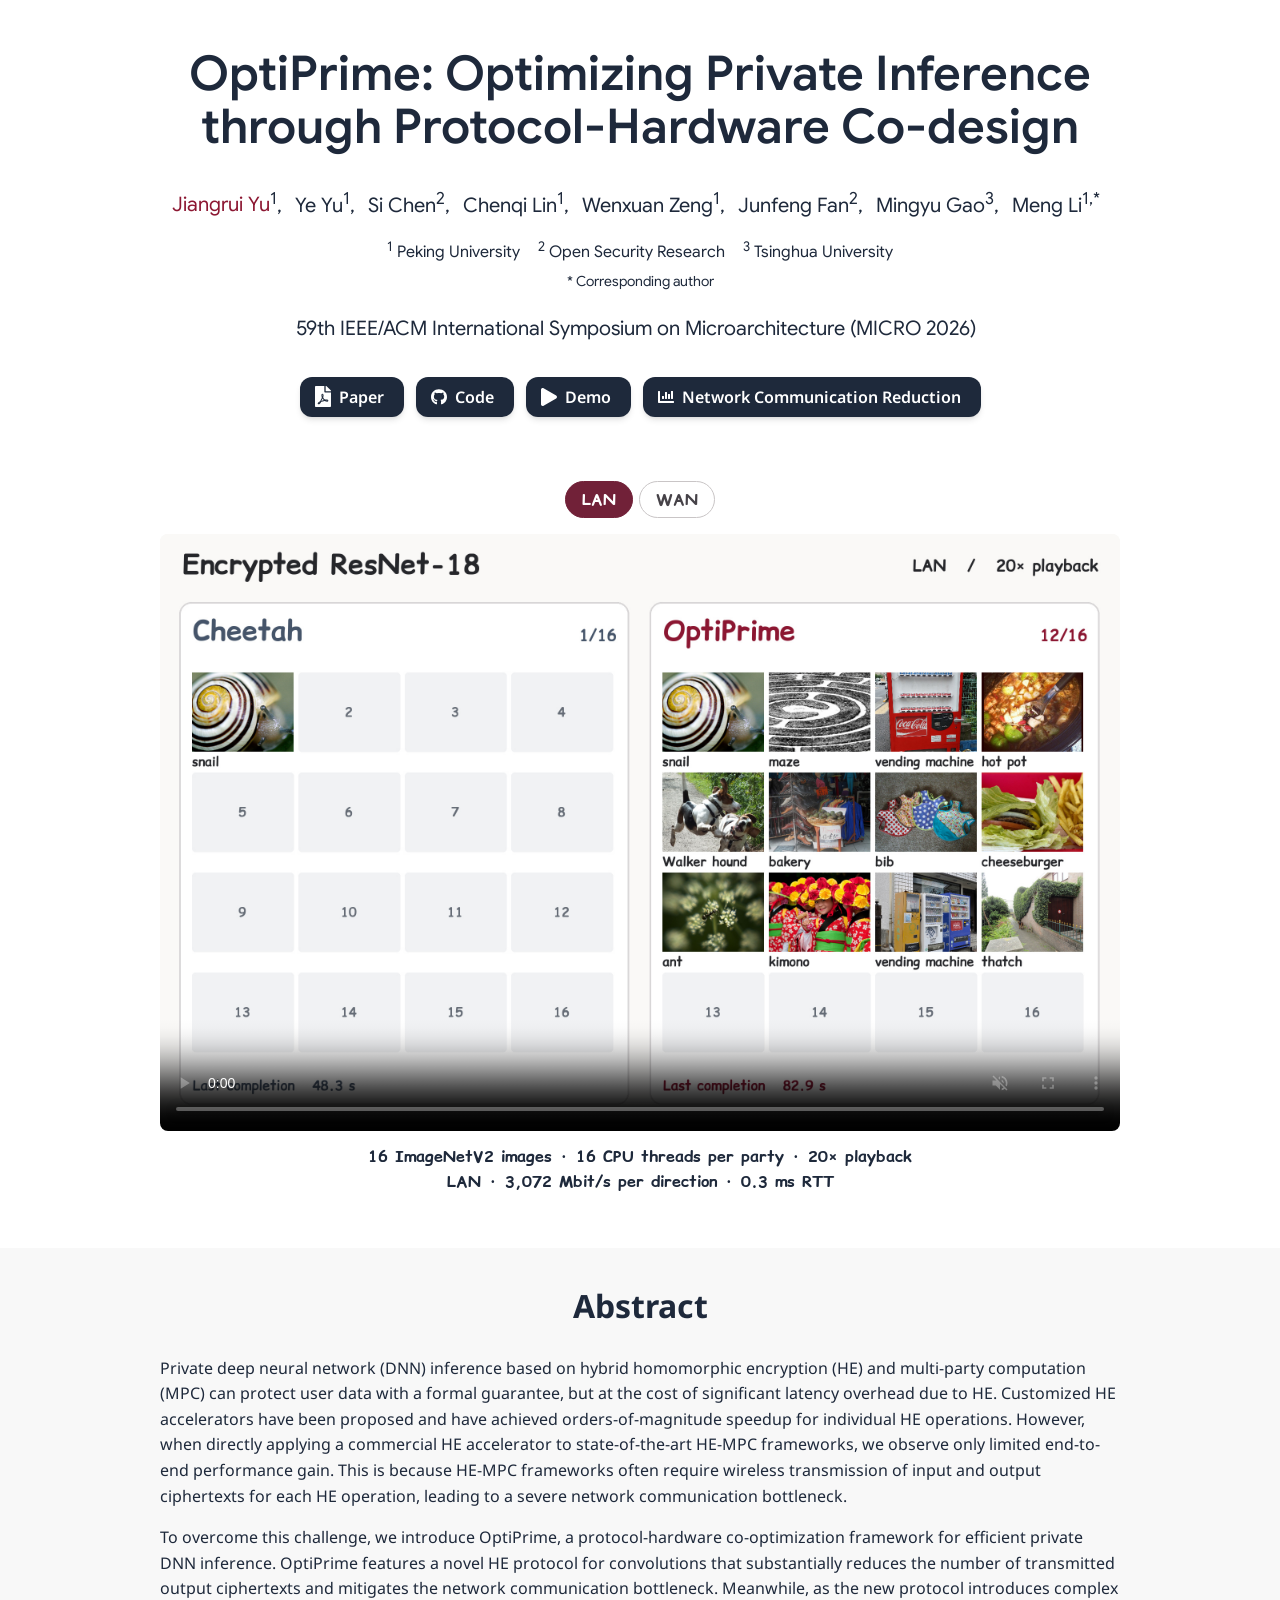
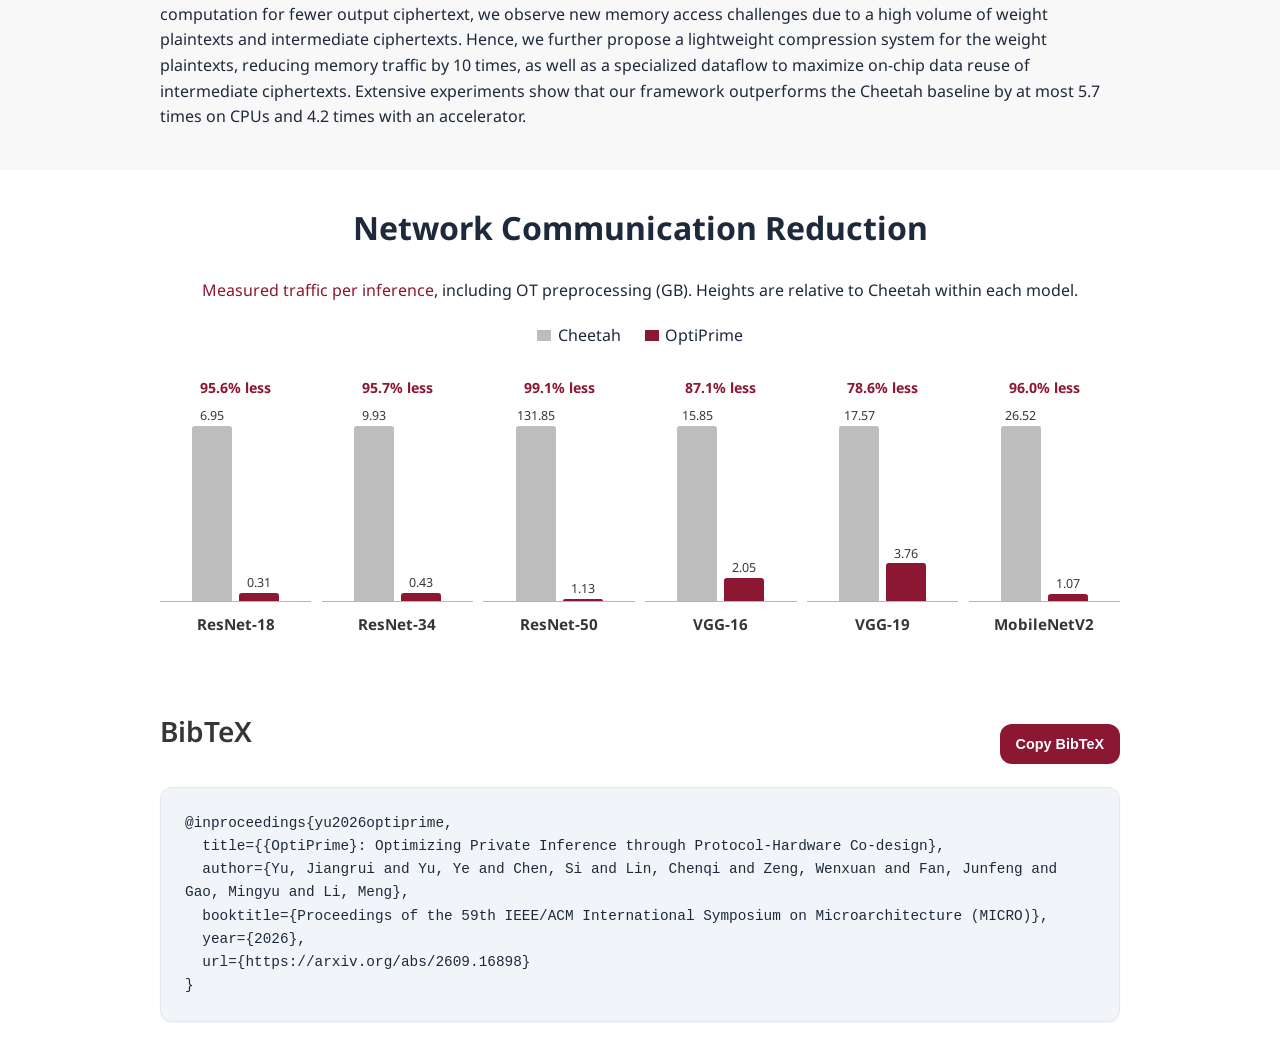
==== commit 8e87a63c: "Version demo media URLs for the 20x replay" ====
--- a/docs/index.html
+++ b/docs/index.html
@@ -12,7 +12,7 @@
   <link rel="stylesheet" href="static/css/bulma.min.css">
   <link rel="stylesheet" href="static/css/index.css">
   <link rel="stylesheet" href="style.css">
-  <script src="page.js" defer></script>
+  <script src="page.js?v=20x" defer></script>
 </head>
 <body>
 <main id="main-content">
@@ -70,12 +70,12 @@
         <button type="button" data-network="lan" aria-pressed="true">LAN</button>
         <button type="button" data-network="wan" aria-pressed="false">WAN</button>
       </div>
-      <video id="replay" controls playsinline muted preload="metadata" poster="media/lan-poster.jpg" aria-describedby="replay-caption">
-        <source src="media/lan-rn18.mp4" type="video/mp4">
+      <video id="replay" controls playsinline muted preload="metadata" poster="media/lan-poster.jpg?v=20x" aria-describedby="replay-caption">
+        <source src="media/lan-rn18.mp4?v=20x" type="video/mp4">
       </video>
       <p class="measurement-caption" id="replay-caption">16 ImageNetV2 images · 16 CPU threads per party · 20× playback<br>
         <span id="network-setting">LAN · 3,072 Mbit/s per direction · 0.3 ms RTT</span></p>
-      <noscript><a href="media/wan-rn18.mp4">Watch the WAN replay</a></noscript>
+      <noscript><a href="media/wan-rn18.mp4?v=20x">Watch the WAN replay</a></noscript>
     </div>
   </section>
   <section class="paper-section" id="abstract" aria-labelledby="overview"><div class="paper-width">
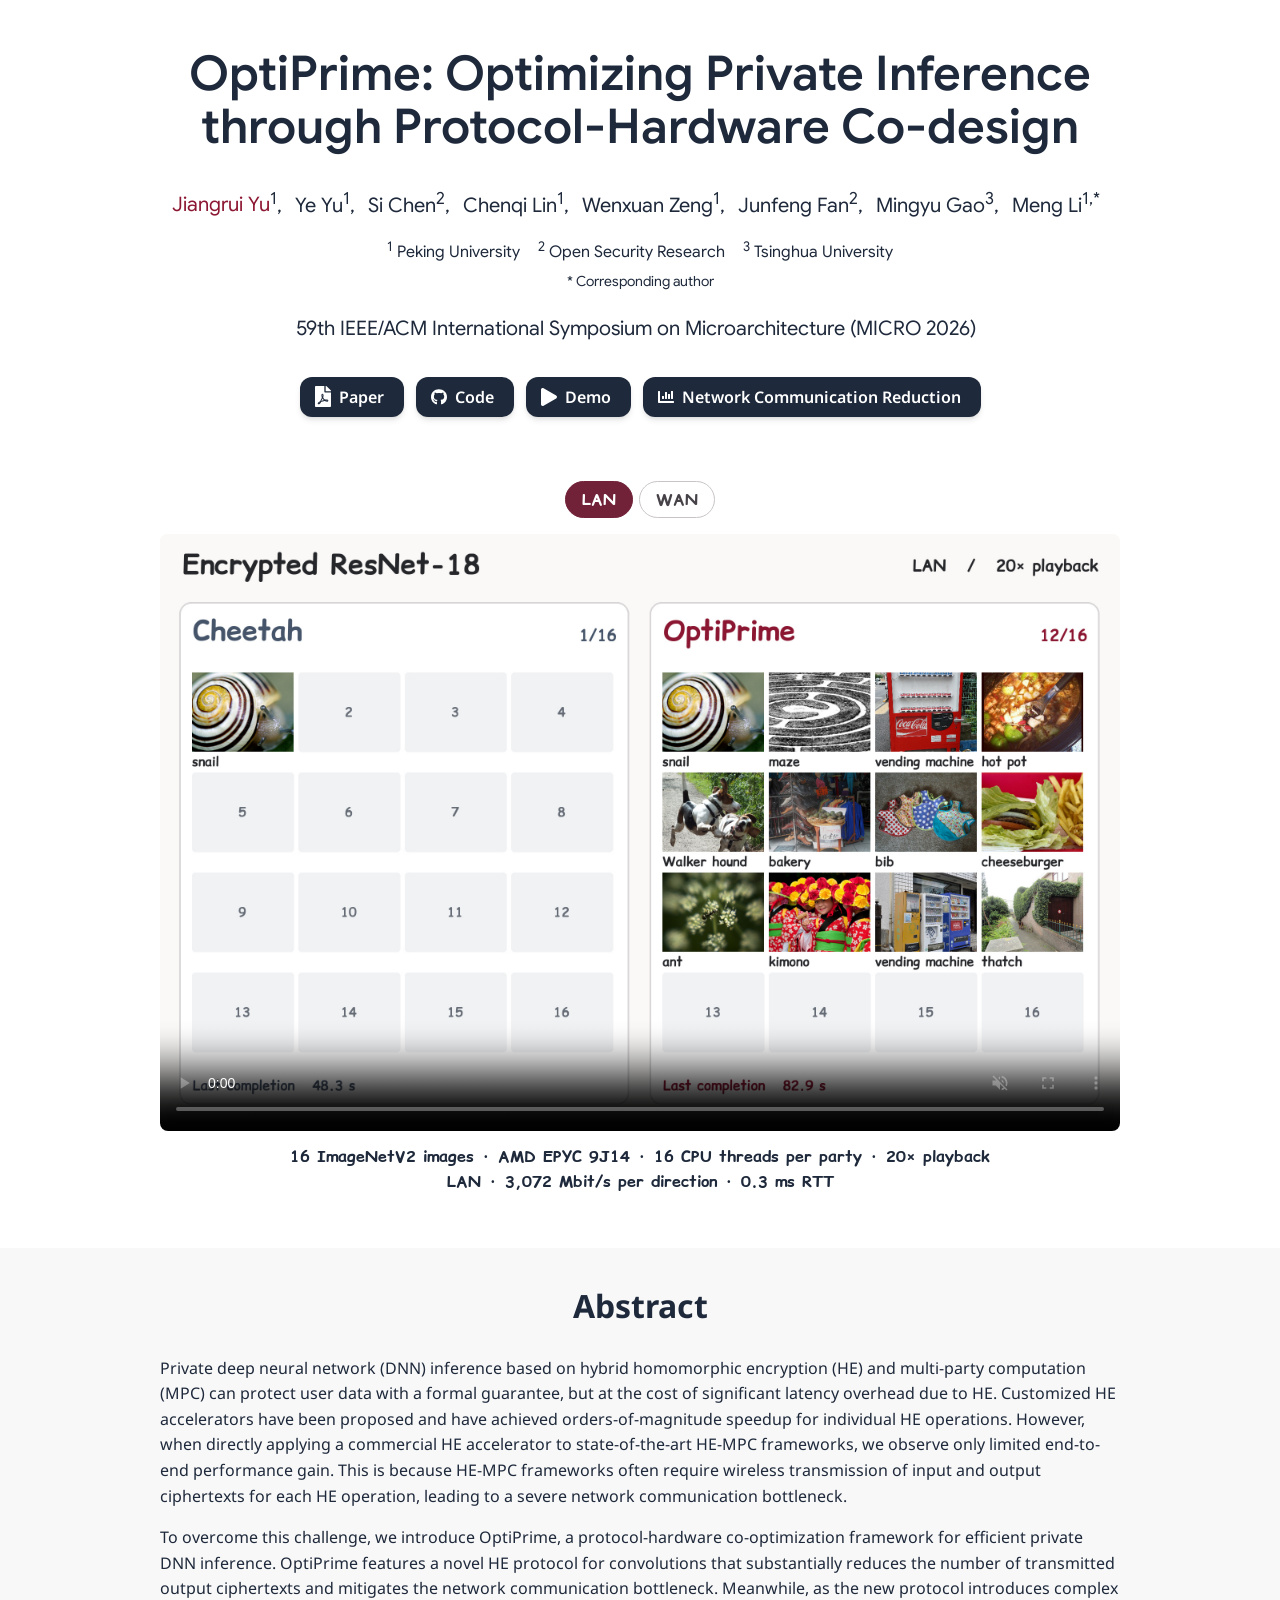
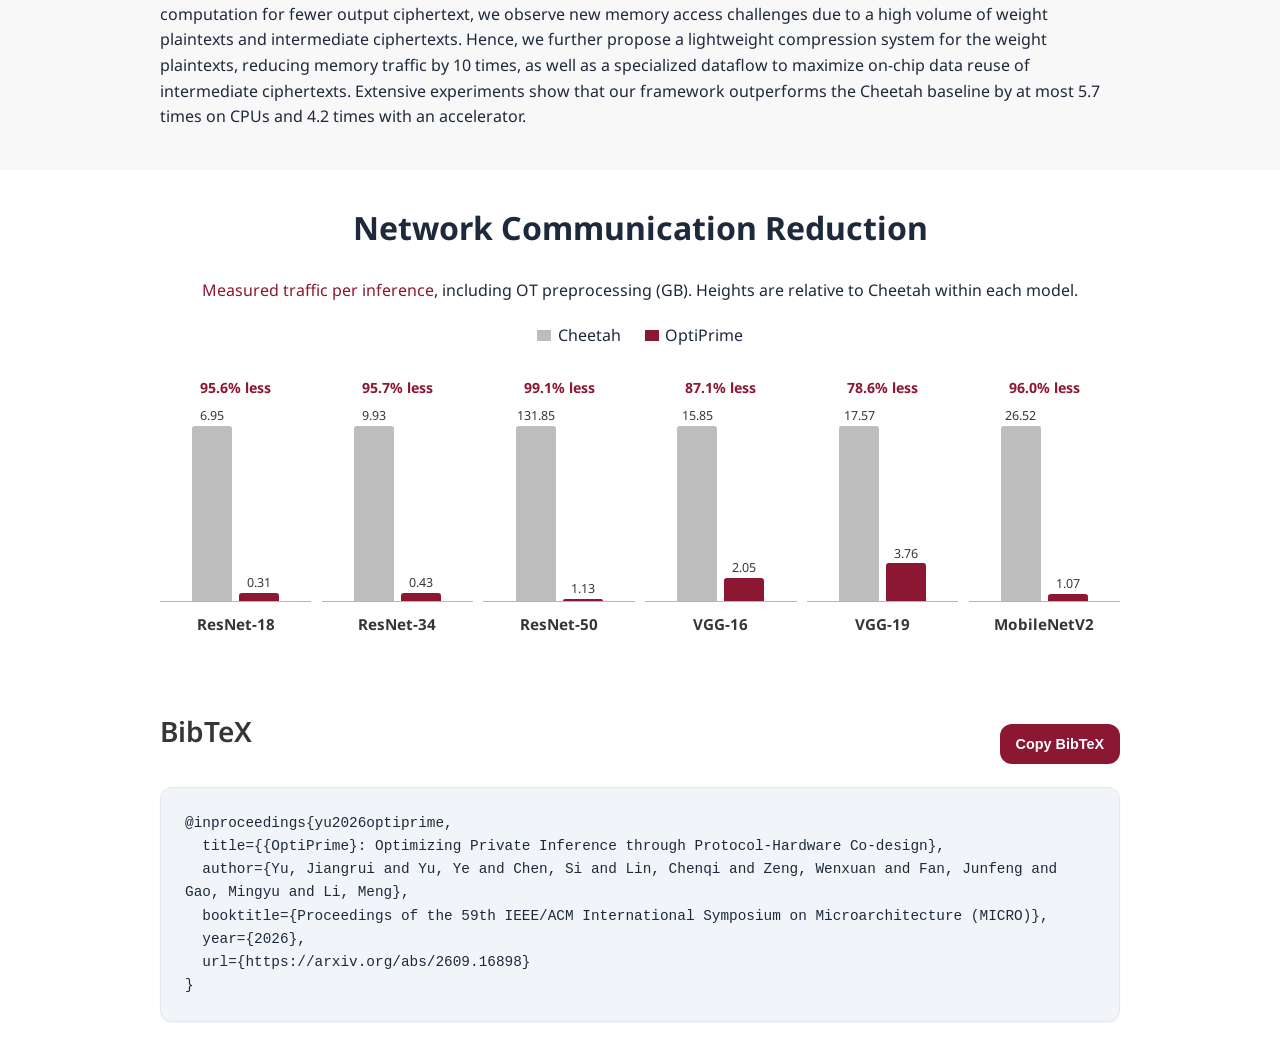
==== commit e04040ca: "Keep benchmark records in the SEC-PPDL experiment directory" ====
--- a/docs/index.html
+++ b/docs/index.html
@@ -73,7 +73,7 @@
       <video id="replay" controls playsinline muted preload="metadata" poster="media/lan-poster.jpg?v=20x" aria-describedby="replay-caption">
         <source src="media/lan-rn18.mp4?v=20x" type="video/mp4">
       </video>
-      <p class="measurement-caption" id="replay-caption">16 ImageNetV2 images · 16 CPU threads per party · 20× playback<br>
+      <p class="measurement-caption" id="replay-caption">16 ImageNetV2 images · AMD EPYC 9J14 · 16 CPU threads per party · 20× playback<br>
         <span id="network-setting">LAN · 3,072 Mbit/s per direction · 0.3 ms RTT</span></p>
       <noscript><a href="media/wan-rn18.mp4?v=20x">Watch the WAN replay</a></noscript>
     </div>
@@ -88,7 +88,7 @@
   <section class="paper-section" id="communication" aria-labelledby="results"><div class="paper-width">
     <h2 id="results" class="title is-3 has-text-centered">Network Communication Reduction</h2>
     <figure aria-describedby="traffic-caption">
-      <figcaption id="traffic-caption"><a href="https://github.com/JerryFishY/OptiPrime/blob/main/results/communication.md">Measured traffic per inference</a>, including OT preprocessing (GB). Heights are relative to Cheetah within each model.</figcaption>
+      <figcaption id="traffic-caption"><a href="https://github.com/JerryFishY/SEC-PPDL/blob/426656bf9f7b8691a11a60a8de1cdbbf7c78e238/Experiments/OptiPrime/measurements/communication.md">Measured traffic per inference</a>, including OT preprocessing (GB). Heights are relative to Cheetah within each model.</figcaption>
       <div class="chart-legend"><span class="baseline">Cheetah</span><span class="optiprime">OptiPrime</span></div>
       <ul class="traffic-chart">
 <li><span class="reduction">95.6% less</span><div class="bar-pair">
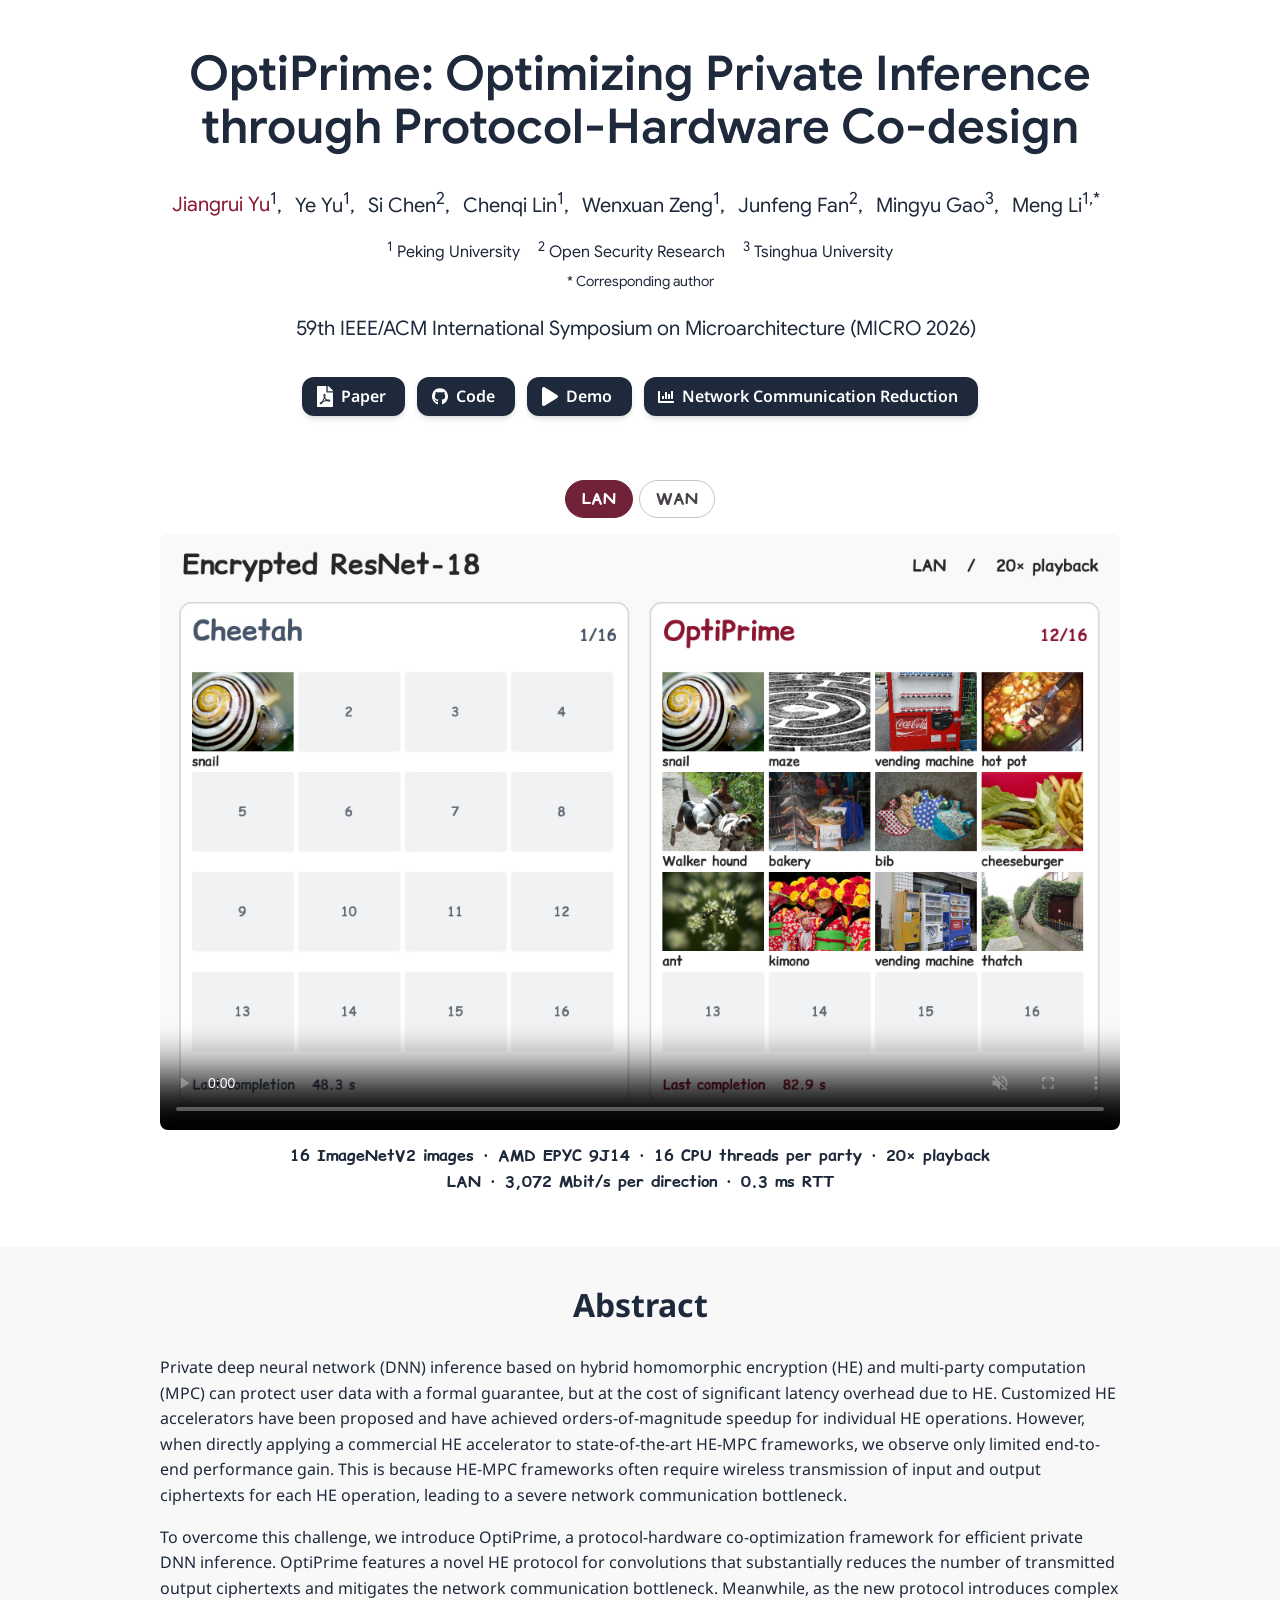
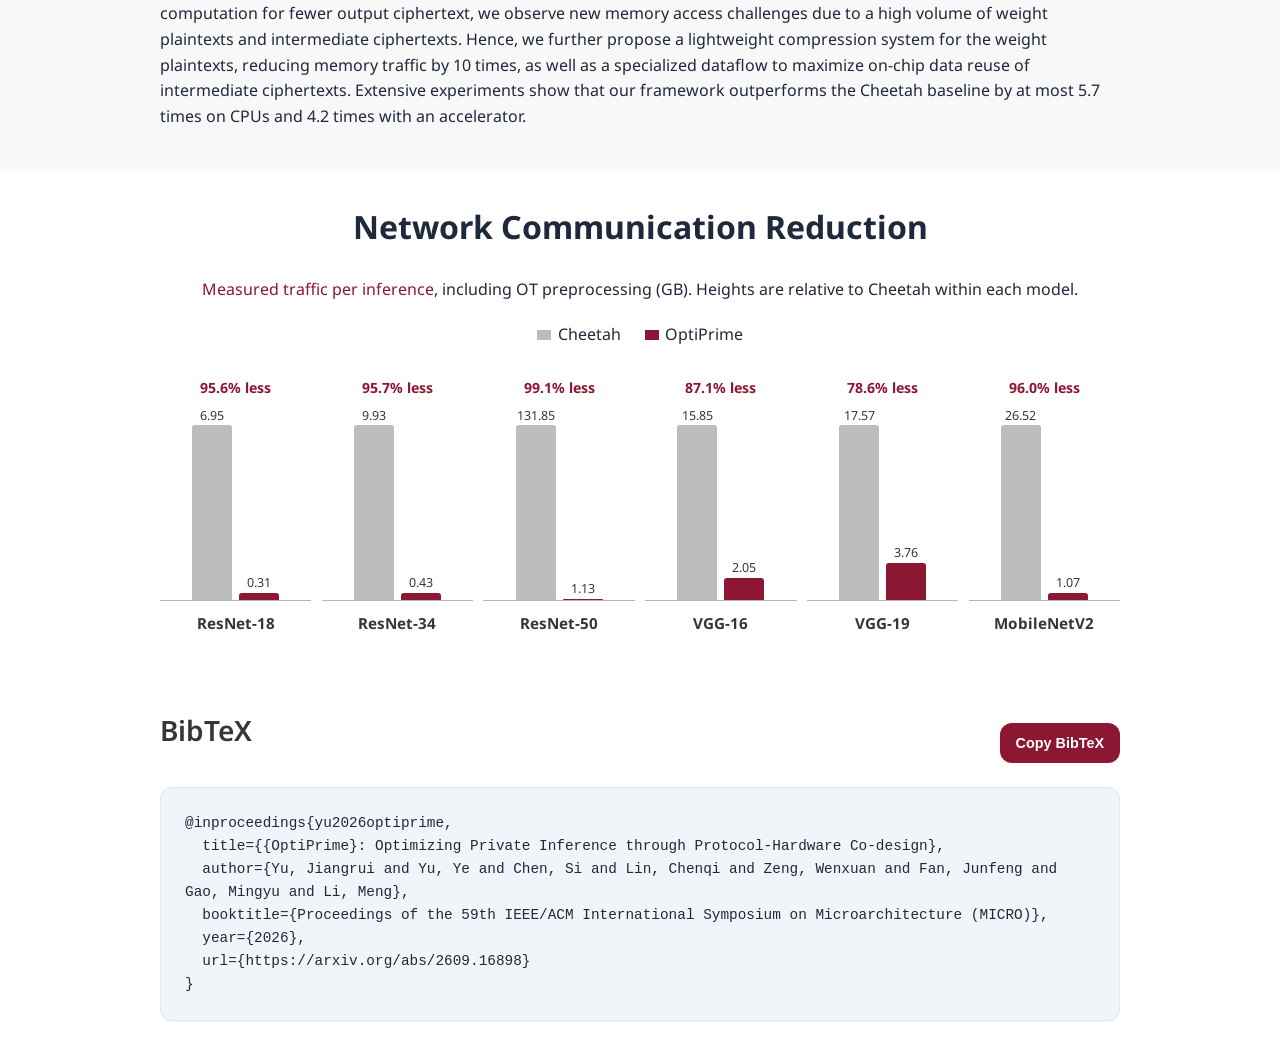
==== commit e61f294a: "Link measurements to the maintained experiment guide" ====
--- a/docs/index.html
+++ b/docs/index.html
@@ -45,7 +45,7 @@
                   </a>
                 </span>
                 <span class="link-block">
-                  <a class="external-link button is-normal is-rounded is-dark" href="https://github.com/Tianshi-Xu/SEC-PPDL">
+                  <a class="external-link button is-normal is-rounded is-dark" href="https://github.com/PKU-SEC-Lab/SEC-PPDL-LIB">
                     <span class="icon"><img src="static/icons/github.svg" width="16" height="16" alt=""></span>
                     <span>Code</span>
                   </a>
@@ -88,7 +88,7 @@
   <section class="paper-section" id="communication" aria-labelledby="results"><div class="paper-width">
     <h2 id="results" class="title is-3 has-text-centered">Network Communication Reduction</h2>
     <figure aria-describedby="traffic-caption">
-      <figcaption id="traffic-caption"><a href="https://github.com/JerryFishY/SEC-PPDL/blob/426656bf9f7b8691a11a60a8de1cdbbf7c78e238/Experiments/OptiPrime/measurements/communication.md">Measured traffic per inference</a>, including OT preprocessing (GB). Heights are relative to Cheetah within each model.</figcaption>
+      <figcaption id="traffic-caption"><a href="https://github.com/PKU-SEC-Lab/SEC-PPDL-LIB/blob/main/Experiments/OptiPrime/README.md#cpu-latency-and-communication">Measured traffic per inference</a>, including OT preprocessing (GB). Heights are relative to Cheetah within each model.</figcaption>
       <div class="chart-legend"><span class="baseline">Cheetah</span><span class="optiprime">OptiPrime</span></div>
       <ul class="traffic-chart">
 <li><span class="reduction">95.6% less</span><div class="bar-pair">
